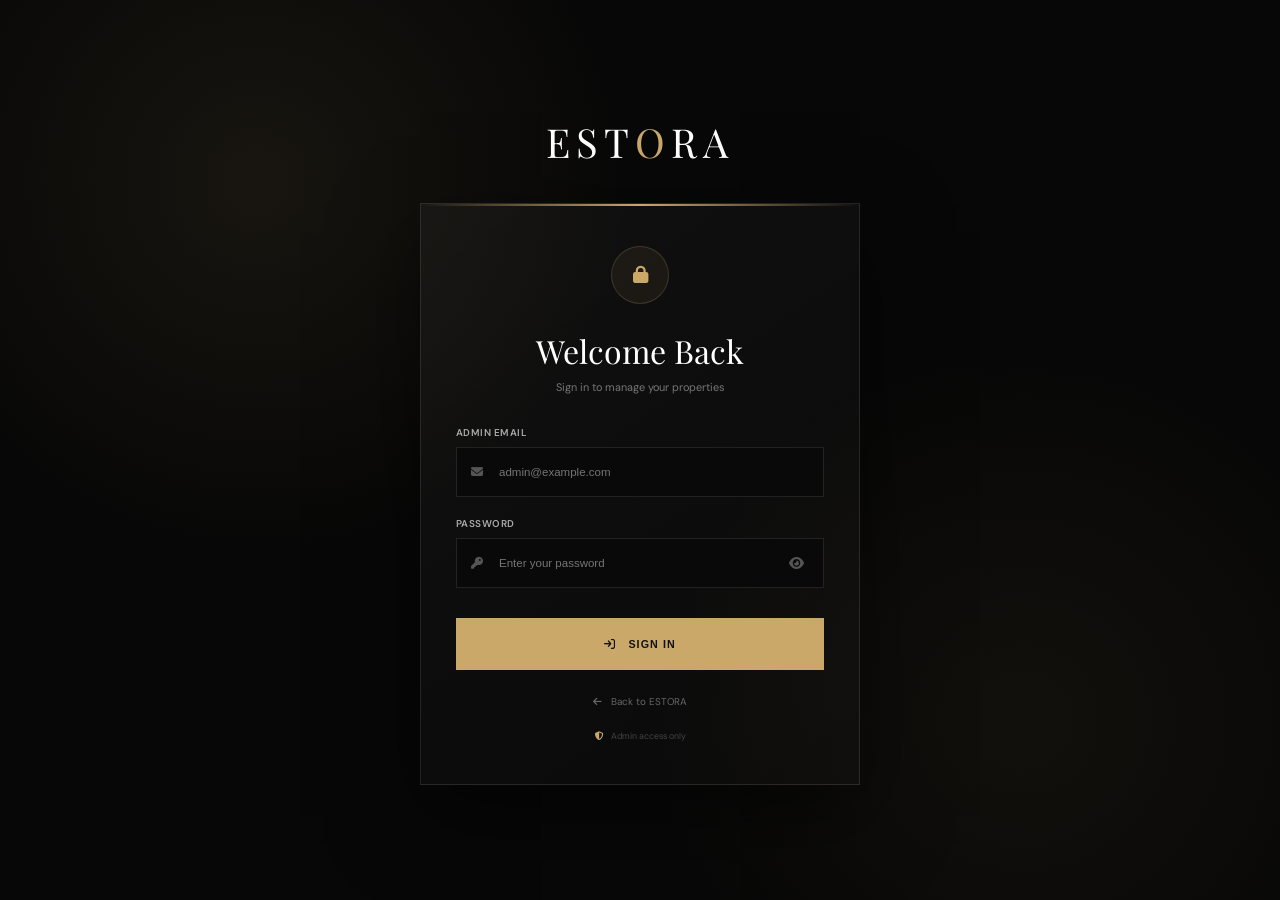
==== admin-login.html @ 0f7ff620 "ESTORAA" ====
<!DOCTYPE html>
<html lang="en">

<head>

    <meta charset="UTF-8">

    <meta name="viewport"
          content="width=device-width, initial-scale=1.0">

    <title>Admin Login | ESTORA</title>

    <link rel="preconnect"
          href="https://fonts.googleapis.com">

    <link rel="preconnect"
          href="https://fonts.gstatic.com"
          crossorigin>

    <link href="https://fonts.googleapis.com/css2?family=DM+Sans:wght@400;500;600;700&family=Playfair+Display:wght@400;500;600&display=swap"
          rel="stylesheet">

    <link rel="stylesheet"
          href="https://cdnjs.cloudflare.com/ajax/libs/font-awesome/6.7.2/css/all.min.css">


    <style>

        * {
            margin: 0;
            padding: 0;
            box-sizing: border-box;
        }


        :root {

            --gold: #c9a86a;

            --gold-light: #e4c991;

            --black: #070707;

            --card: #111111;

            --border: rgba(255,255,255,.1);

            --muted: #777;

        }


        body {

            min-height: 100vh;

            display: flex;

            align-items: center;

            justify-content: center;

            padding: 25px;

            background:

                radial-gradient(
                    circle at 20% 20%,
                    rgba(201,168,106,.09),
                    transparent 30%
                ),

                radial-gradient(
                    circle at 80% 80%,
                    rgba(201,168,106,.06),
                    transparent 30%
                ),

                var(--black);

            color: white;

            font-family: "DM Sans", sans-serif;

        }


        .login-wrapper {

            width: 100%;

            max-width: 440px;

        }


        .logo {

            margin-bottom: 35px;

            text-align: center;

            font-family: "Playfair Display", serif;

            font-size: 2.5rem;

            letter-spacing: .15em;

        }


        .logo span {

            color: var(--gold);

        }


        .login-card {

            position: relative;

            padding: 42px 35px;

            background:

                linear-gradient(
                    145deg,
                    rgba(255,255,255,.035),
                    rgba(255,255,255,.01)
                );

            border: 1px solid var(--border);

            box-shadow:

                0 30px 80px
                rgba(0,0,0,.5);

            overflow: hidden;

        }


        .login-card::before {

            content: "";

            position: absolute;

            top: 0;
            left: 0;

            width: 100%;

            height: 2px;

            background:

                linear-gradient(
                    90deg,
                    transparent,
                    var(--gold),
                    transparent
                );

        }


        .icon {

            width: 58px;
            height: 58px;

            display: flex;

            align-items: center;

            justify-content: center;

            margin: 0 auto 25px;

            color: var(--gold);

            background: rgba(201,168,106,.08);

            border: 1px solid
                rgba(201,168,106,.2);

            border-radius: 50%;

            font-size: 1.1rem;

        }


        h1 {

            margin-bottom: 8px;

            text-align: center;

            font-family:
                "Playfair Display",
                serif;

            font-size: 2rem;

            font-weight: 400;

        }


        .subtitle {

            margin-bottom: 32px;

            color: var(--muted);

            text-align: center;

            font-size: .68rem;

        }


        .form-group {

            margin-bottom: 20px;

        }


        label {

            display: block;

            margin-bottom: 8px;

            color: #aaa;

            font-size: .62rem;

            font-weight: 600;

            letter-spacing: .05em;

            text-transform: uppercase;

        }


        .input-box {

            position: relative;

        }


        .input-box > i {

            position: absolute;

            top: 50%;
            left: 15px;

            transform: translateY(-50%);

            color: #555;

            font-size: .75rem;

        }


        input {

            width: 100%;

            height: 50px;

            padding: 0 45px 0 42px;

            color: white;

            background: #090909;

            border: 1px solid var(--border);

            outline: none;

            font-size: .72rem;

            transition: .25s;

        }


        input:focus {

            border-color: var(--gold);

            box-shadow:
                0 0 0 3px
                rgba(201,168,106,.06);

        }


        .toggle-password {

            position: absolute;

            top: 50%;
            right: 15px;

            transform: translateY(-50%);

            padding: 5px;

            color: #555;

            background: none;

            border: none;

            cursor: pointer;

        }


        .toggle-password:hover {

            color: var(--gold);

        }


        .login-btn {

            width: 100%;

            height: 52px;

            margin-top: 10px;

            color: #111;

            background: var(--gold);

            border: none;

            font-size: .67rem;

            font-weight: 800;

            letter-spacing: .1em;

            text-transform: uppercase;

            transition: .25s;

        }


        .login-btn:hover {

            background: var(--gold-light);

            transform: translateY(-1px);

        }


        .login-btn:disabled {

            opacity: .6;

            cursor: not-allowed;

            transform: none;

        }


        .error {

            display: none;

            margin-bottom: 18px;

            padding: 12px;

            color: #e88484;

            background: rgba(217,92,92,.08);

            border: 1px solid
                rgba(217,92,92,.2);

            text-align: center;

            font-size: .62rem;

        }


        .back {

            display: block;

            margin-top: 25px;

            color: #666;

            text-align: center;

            text-decoration: none;

            font-size: .62rem;

            transition: .2s;

        }


        .back:hover {

            color: var(--gold);

        }


        .security {

            display: flex;

            justify-content: center;

            align-items: center;

            gap: 7px;

            margin-top: 22px;

            color: #444;

            font-size: .55rem;

        }


        .security i {

            color: var(--gold);

        }


        @media (max-width: 500px) {

            body {

                padding: 18px;

            }


            .login-card {

                padding: 35px 22px;

            }


            .logo {

                font-size: 2rem;

                margin-bottom: 25px;

            }


            h1 {

                font-size: 1.7rem;

            }

        }

    </style>

</head>


<body>


    <div class="login-wrapper">


        <div class="logo">

            EST<span>O</span>RA

        </div>


        <div class="login-card">


            <div class="icon">

                <i class="fa-solid fa-lock"></i>

            </div>


            <h1>
                Welcome Back
            </h1>


            <p class="subtitle">

                Sign in to manage your properties

            </p>


            <div
                class="error"
                id="error"
            >
                Invalid email or password.
            </div>


            <form id="loginForm">


                <div class="form-group">

                    <label>
                        Admin Email
                    </label>


                    <div class="input-box">

                        <i class="fa-solid fa-envelope"></i>

                        <input
                            type="email"
                            id="email"
                            placeholder="admin@example.com"
                            autocomplete="email"
                            required
                        >

                    </div>

                </div>


                <div class="form-group">

                    <label>
                        Password
                    </label>


                    <div class="input-box">

                        <i class="fa-solid fa-key"></i>


                        <input
                            type="password"
                            id="password"
                            placeholder="Enter your password"
                            autocomplete="current-password"
                            required
                        >


                        <button
                            type="button"
                            class="toggle-password"
                            id="togglePassword"
                            aria-label="Show password"
                        >

                            <i
                                class="fa-solid fa-eye"
                            ></i>

                        </button>

                    </div>

                </div>


                <button
                    type="submit"
                    class="login-btn"
                    id="loginBtn"
                >

                    <i class="fa-solid fa-arrow-right-to-bracket"></i>

                    &nbsp;

                    Sign In

                </button>


            </form>


            <a
                href="index.html"
                class="back"
            >

                <i class="fa-solid fa-arrow-left"></i>

                &nbsp;

                Back to ESTORA

            </a>


            <div class="security">

                <i class="fa-solid fa-shield-halved"></i>

                Admin access only

            </div>


        </div>

    </div>


    <script>

        const ADMIN_EMAIL =
            "admin@estora.com";


        const ADMIN_PASSWORD =
            "123456789";


        const loginForm =
            document.getElementById(
                "loginForm"
            );


        const emailInput =
            document.getElementById(
                "email"
            );


        const passwordInput =
            document.getElementById(
                "password"
            );


        const loginBtn =
            document.getElementById(
                "loginBtn"
            );


        const error =
            document.getElementById(
                "error"
            );


        const togglePassword =
            document.getElementById(
                "togglePassword"
            );


        /*
        ========================================
        SHOW / HIDE PASSWORD
        ========================================
        */

        togglePassword.addEventListener(
            "click",
            () => {

                const isPassword =
                    passwordInput.type ===
                    "password";


                passwordInput.type =
                    isPassword
                        ? "text"
                        : "password";


                togglePassword.innerHTML =
                    isPassword

                        ? `<i class="fa-solid fa-eye-slash"></i>`

                        : `<i class="fa-solid fa-eye"></i>`;

            }
        );


        /*
        ========================================
        LOGIN
        ========================================
        */

        loginForm.addEventListener(
            "submit",
            event => {

                event.preventDefault();


                error.style.display =
                    "none";


                const email =
                    emailInput.value
                        .trim()
                        .toLowerCase();


                const password =
                    passwordInput.value;


                if (
                    email ===
                        ADMIN_EMAIL.toLowerCase()
                    &&
                    password ===
                        ADMIN_PASSWORD
                ) {

                    sessionStorage.setItem(
                        "estoraAdminLoggedIn",
                        "true"
                    );


                    loginBtn.disabled =
                        true;


                    loginBtn.innerHTML = `

                        <i class="fa-solid fa-spinner fa-spin"></i>

                        &nbsp;

                        Loading...

                    `;


                    setTimeout(
                        () => {

                            window.location.href =
                                "admin.html";

                        },
                        500
                    );


                } else {


                    error.style.display =
                        "block";


                    passwordInput.value =
                        "";


                    passwordInput.focus();

                }

            }
        );


    </script>

</body>

</html>
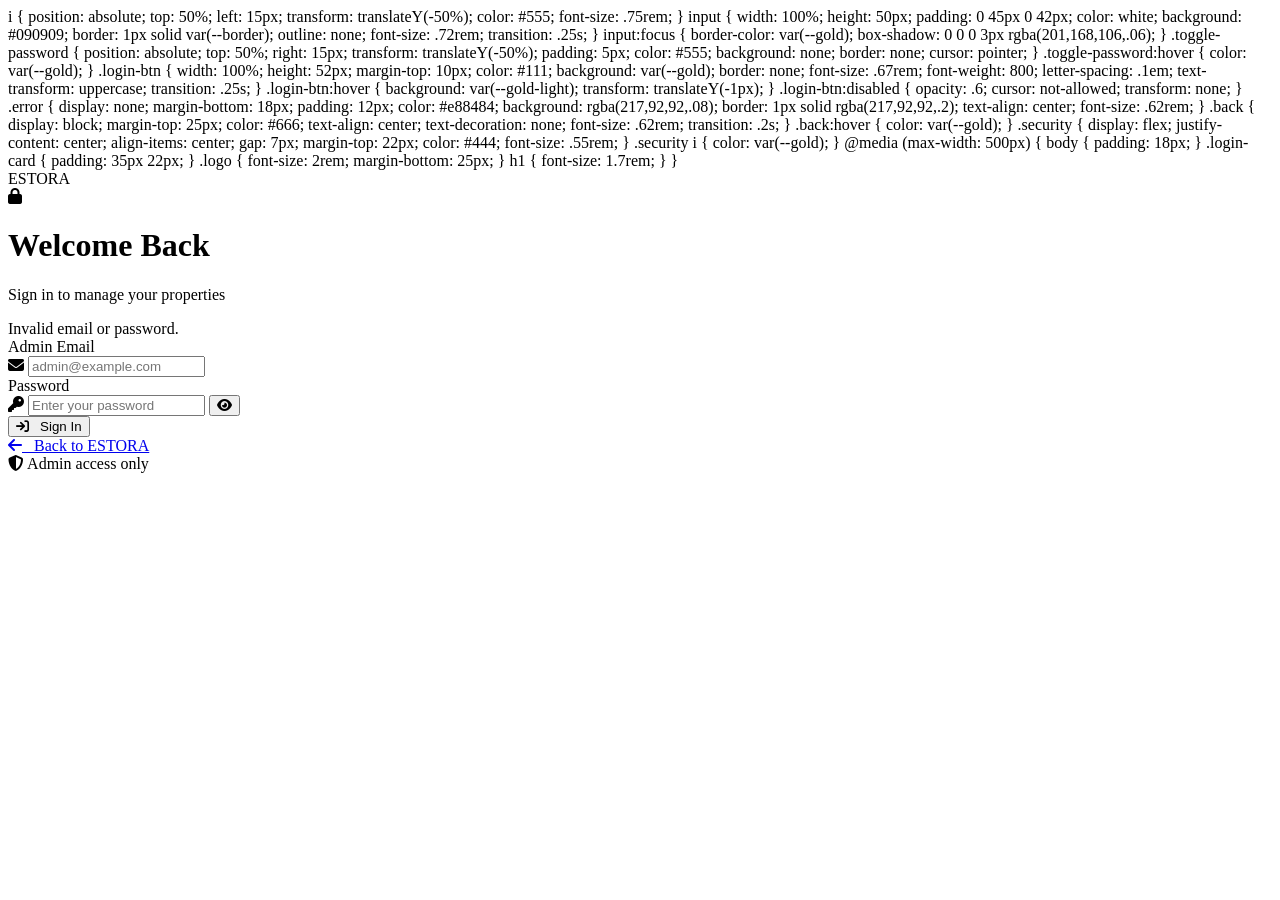
==== commit 7102cef9: "ESTORAA" ====
--- a/admin-login.html
+++ b/admin-login.html
@@ -23,7 +23,7 @@
     <link rel="stylesheet"
           href="https://cdnjs.cloudflare.com/ajax/libs/font-awesome/6.7.2/css/all.min.css">
 
-
+    <link rel="shortcut icon" href="ICON.png" type="ESTORAA>
     <style>
 
         * {
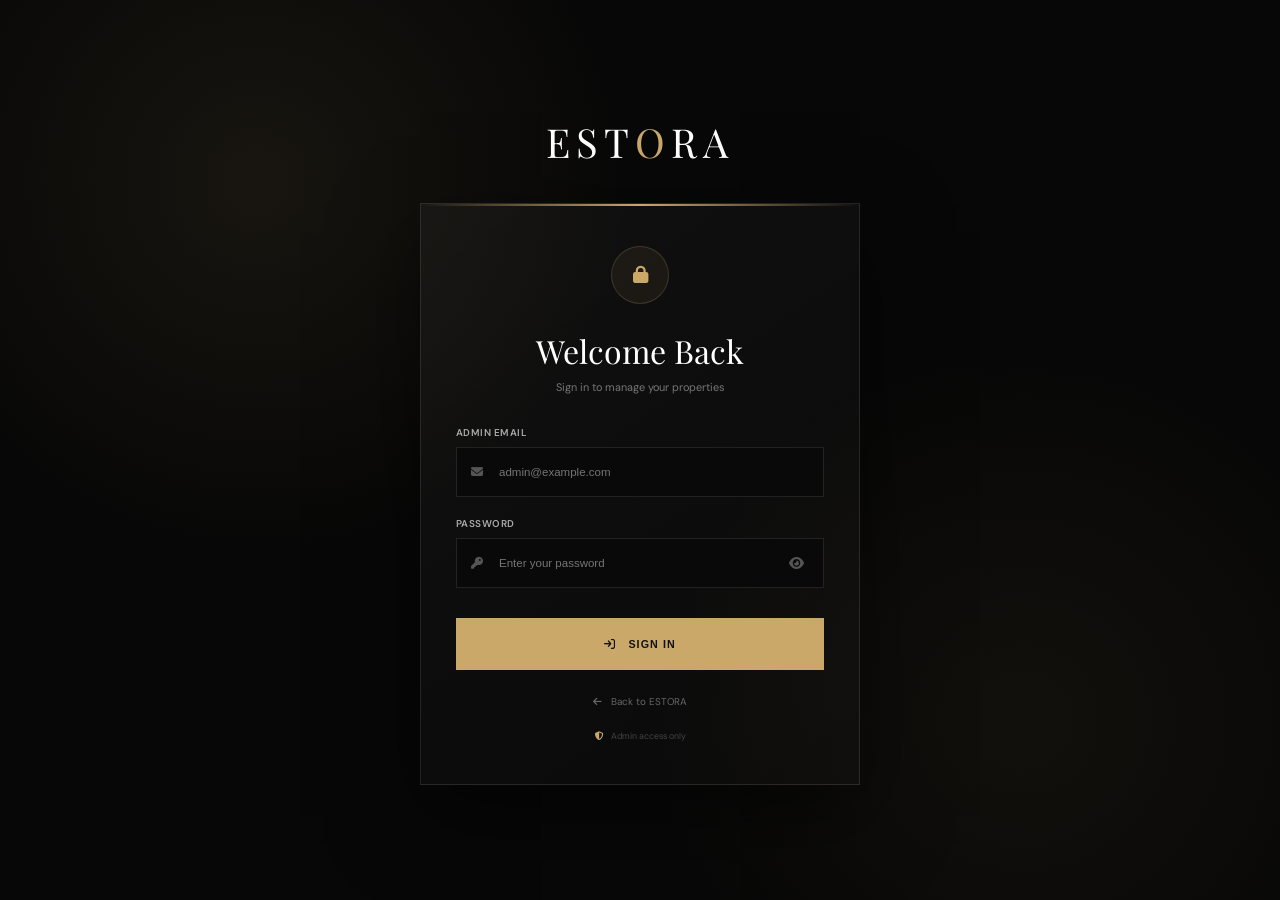
==== commit bd2336be: "ESTORAA" ====
--- a/admin-login.html
+++ b/admin-login.html
@@ -23,7 +23,7 @@
     <link rel="stylesheet"
           href="https://cdnjs.cloudflare.com/ajax/libs/font-awesome/6.7.2/css/all.min.css">
 
-    <link rel="shortcut icon" href="ICON.png" type="ESTORAA>
+    <link rel="shortcut icon" href="ICON.png" type="ESTORAA">
     <style>
 
         * {
